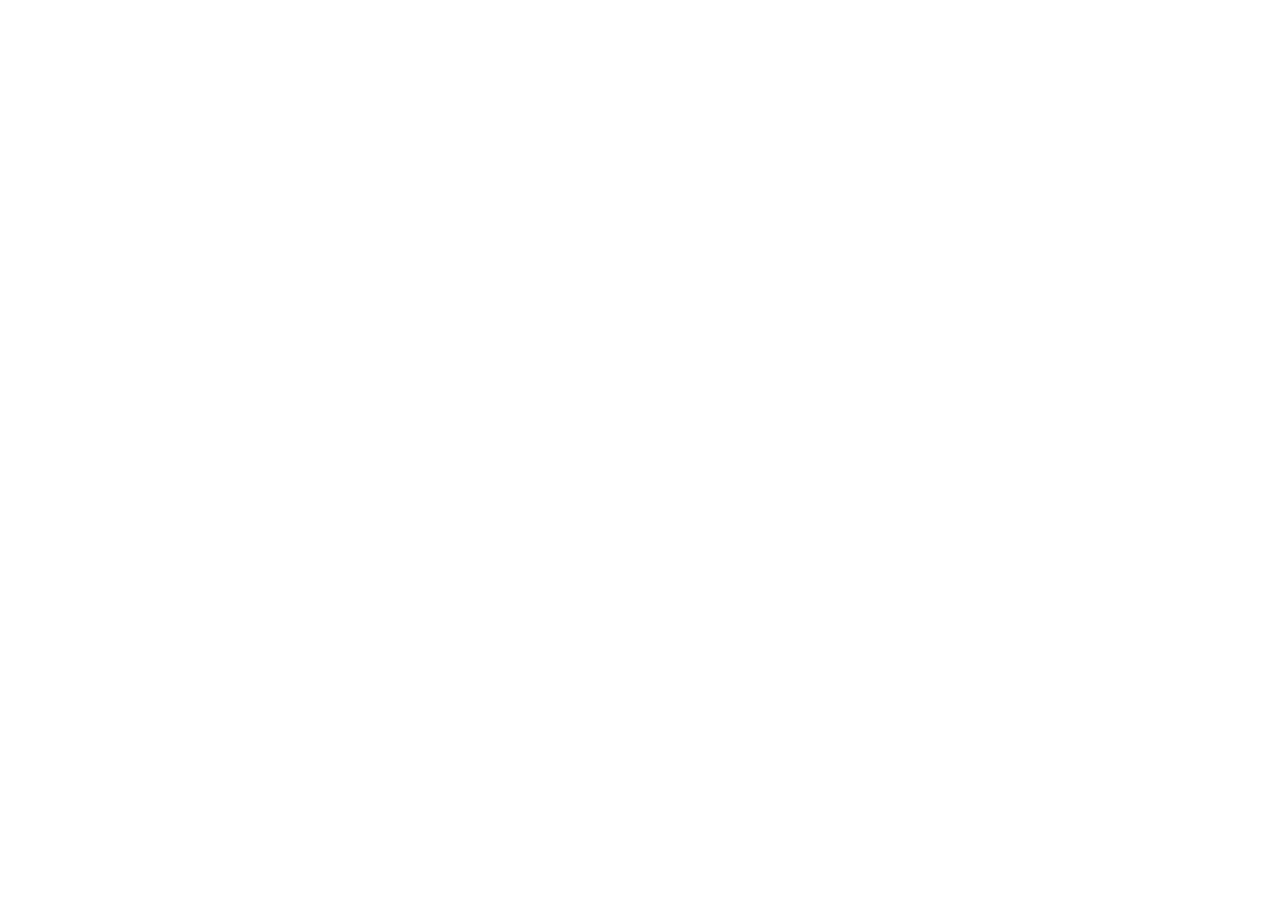
==== index.html @ b4eed676 "Deploy static site to GitHub Pages" ====
<!DOCTYPE html>
<html lang="en">
  <head>
    <meta charset="UTF-8" />
    <meta name="viewport" content="width=device-width, initial-scale=1.0" />
    <title>MM TV</title>
    <meta name="description" content="MM TV website" />
    <link rel="stylesheet" href="styles.css" />
  </head>
  <body>
    <main class="site-shell"></main>
  </body>
</html>
---- styles.css ----
:root {
  --page-bg: #ffffff;
  --text: #111111;
}

* {
  box-sizing: border-box;
}

html {
  scroll-behavior: smooth;
}

body {
  margin: 0;
  min-height: 100vh;
  background: var(--page-bg);
  color: var(--text);
  font-family: Arial, Helvetica, sans-serif;
}

.site-shell {
  min-height: 100vh;
}
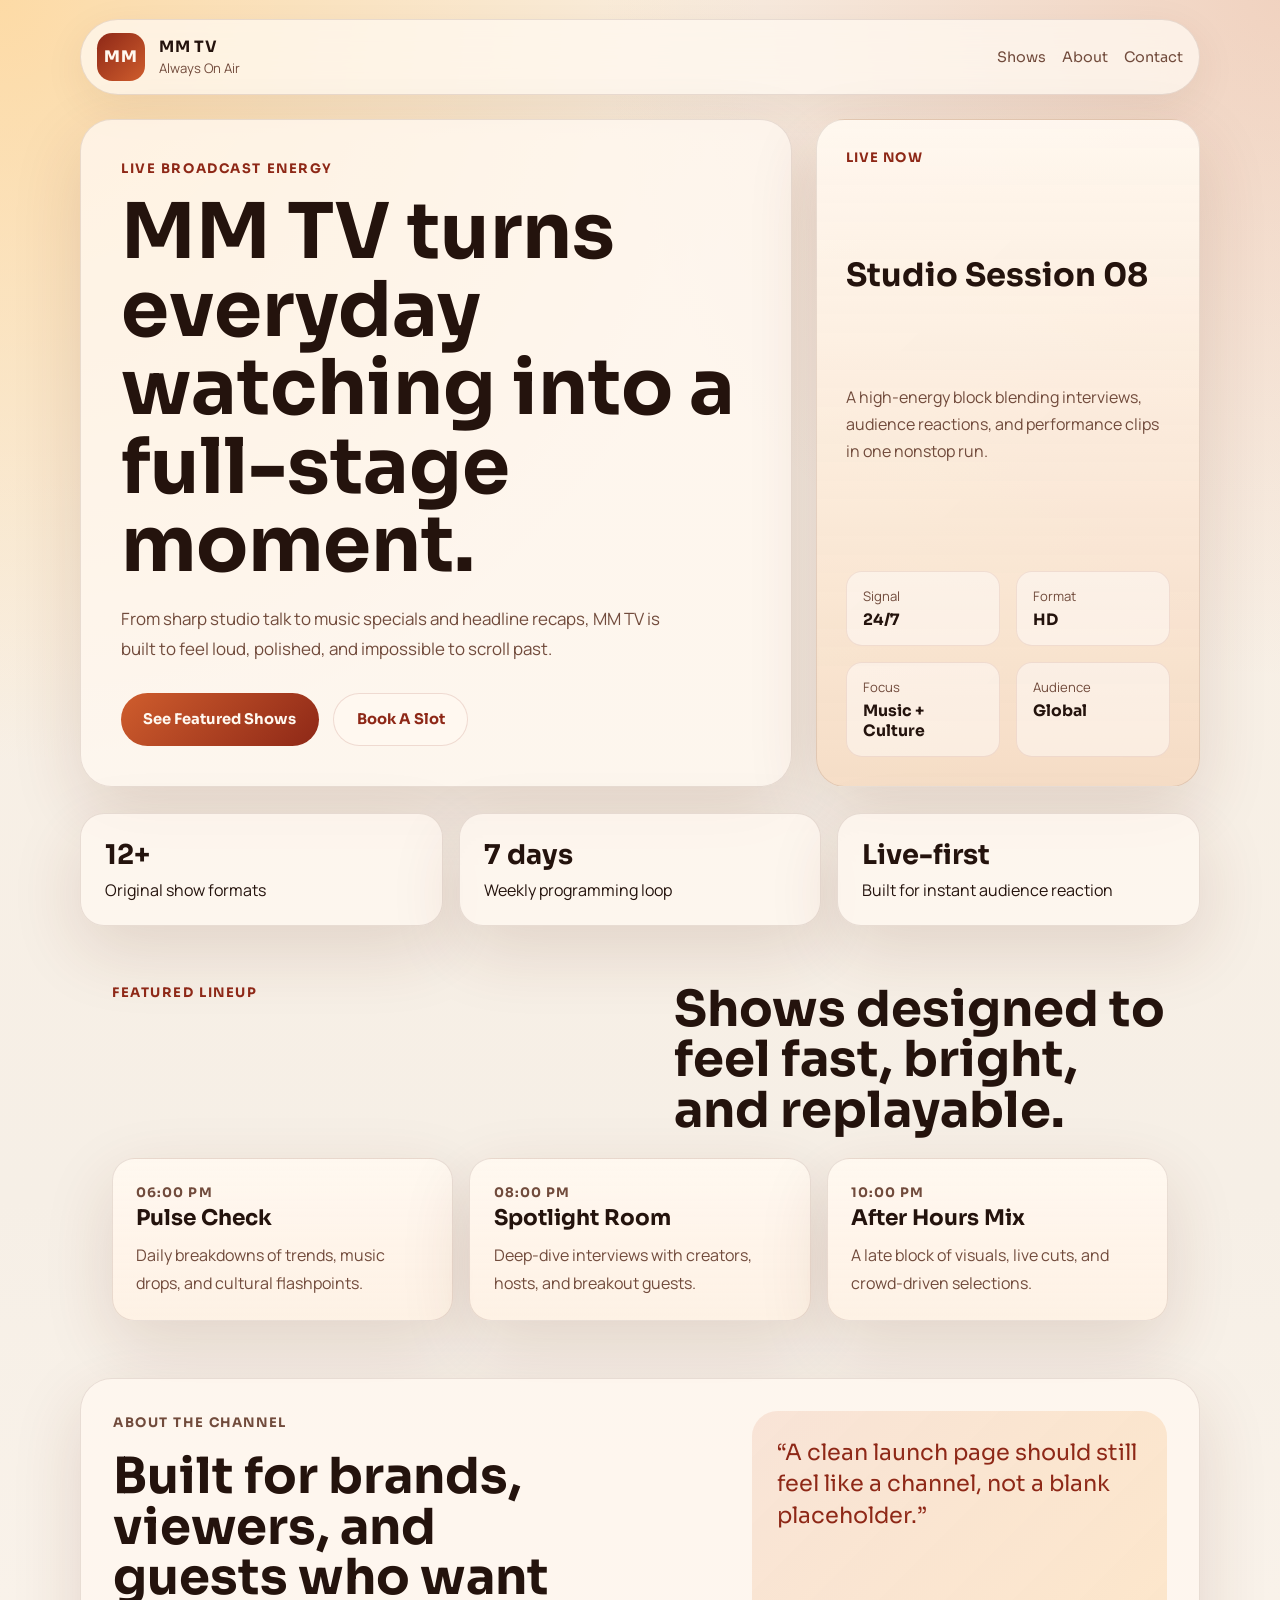
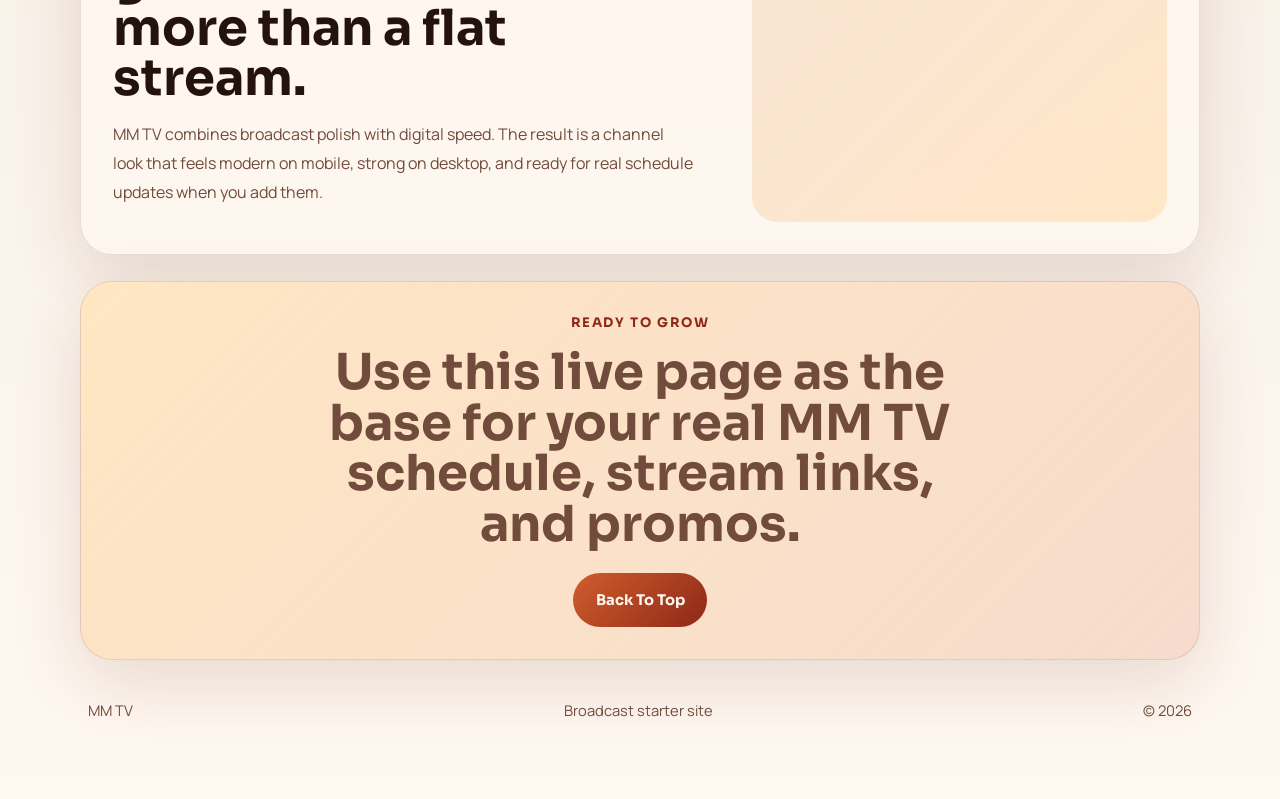
==== commit 580bd303: "Refresh GitHub Pages landing page" ====
--- a/index.html
+++ b/index.html
@@ -4,10 +4,150 @@
     <meta charset="UTF-8" />
     <meta name="viewport" content="width=device-width, initial-scale=1.0" />
     <title>MM TV</title>
-    <meta name="description" content="MM TV website" />
+    <meta
+      name="description"
+      content="MM TV is a bold broadcast landing page with live programming highlights and featured shows."
+    />
     <link rel="stylesheet" href="styles.css" />
   </head>
   <body>
-    <main class="site-shell"></main>
+    <main class="site-shell">
+      <header class="topbar reveal">
+        <a class="brand-lockup" href="#home" aria-label="MM TV Home">
+          <span class="brand-mark">MM</span>
+          <span class="brand-text">
+            <strong>MM TV</strong>
+            <small>Always On Air</small>
+          </span>
+        </a>
+
+        <nav class="top-nav" aria-label="Primary">
+          <a href="#shows">Shows</a>
+          <a href="#about">About</a>
+          <a href="#contact">Contact</a>
+        </nav>
+      </header>
+
+      <section class="hero reveal" id="home">
+        <div class="hero-copy">
+          <p class="eyebrow">Live Broadcast Energy</p>
+          <h1>MM TV turns everyday watching into a full-stage moment.</h1>
+          <p class="hero-text">
+            From sharp studio talk to music specials and headline recaps, MM TV
+            is built to feel loud, polished, and impossible to scroll past.
+          </p>
+
+          <div class="hero-actions">
+            <a class="button" href="#shows">See Featured Shows</a>
+            <a class="button button-secondary" href="#contact">Book A Slot</a>
+          </div>
+        </div>
+
+        <aside class="broadcast-card">
+          <p class="card-label">Live Now</p>
+          <h2>Studio Session 08</h2>
+          <p class="card-copy">
+            A high-energy block blending interviews, audience reactions, and
+            performance clips in one nonstop run.
+          </p>
+
+          <dl class="signal-grid">
+            <div>
+              <dt>Signal</dt>
+              <dd>24/7</dd>
+            </div>
+            <div>
+              <dt>Format</dt>
+              <dd>HD</dd>
+            </div>
+            <div>
+              <dt>Focus</dt>
+              <dd>Music + Culture</dd>
+            </div>
+            <div>
+              <dt>Audience</dt>
+              <dd>Global</dd>
+            </div>
+          </dl>
+        </aside>
+      </section>
+
+      <section class="stats reveal" aria-label="Channel highlights">
+        <article class="stat-card">
+          <strong>12+</strong>
+          <span>Original show formats</span>
+        </article>
+        <article class="stat-card">
+          <strong>7 days</strong>
+          <span>Weekly programming loop</span>
+        </article>
+        <article class="stat-card">
+          <strong>Live-first</strong>
+          <span>Built for instant audience reaction</span>
+        </article>
+      </section>
+
+      <section class="section reveal" id="shows">
+        <div class="section-copy">
+          <p class="eyebrow">Featured Lineup</p>
+          <h2>Shows designed to feel fast, bright, and replayable.</h2>
+        </div>
+
+        <div class="show-grid">
+          <article class="show-card">
+            <p class="show-time">06:00 PM</p>
+            <h3>Pulse Check</h3>
+            <p>
+              Daily breakdowns of trends, music drops, and cultural flashpoints.
+            </p>
+          </article>
+          <article class="show-card">
+            <p class="show-time">08:00 PM</p>
+            <h3>Spotlight Room</h3>
+            <p>
+              Deep-dive interviews with creators, hosts, and breakout guests.
+            </p>
+          </article>
+          <article class="show-card">
+            <p class="show-time">10:00 PM</p>
+            <h3>After Hours Mix</h3>
+            <p>
+              A late block of visuals, live cuts, and crowd-driven selections.
+            </p>
+          </article>
+        </div>
+      </section>
+
+      <section class="feature-band reveal" id="about">
+        <div class="feature-copy">
+          <p class="eyebrow">About The Channel</p>
+          <h2>Built for brands, viewers, and guests who want more than a flat stream.</h2>
+          <p>
+            MM TV combines broadcast polish with digital speed. The result is a
+            channel look that feels modern on mobile, strong on desktop, and
+            ready for real schedule updates when you add them.
+          </p>
+        </div>
+
+        <blockquote class="quote-card">
+          “A clean launch page should still feel like a channel, not a blank
+          placeholder.”
+        </blockquote>
+      </section>
+
+      <section class="cta reveal" id="contact">
+        <p class="eyebrow">Ready To Grow</p>
+        <h2>Use this live page as the base for your real MM TV schedule, stream links, and promos.</h2>
+        <a class="button" href="#home">Back To Top</a>
+      </section>
+
+      <footer class="site-footer reveal">
+        <p>MM TV</p>
+        <p>Broadcast starter site</p>
+        <p>&copy; <span id="current-year"></span></p>
+      </footer>
+    </main>
+
+    <script src="script.js"></script>
   </body>
 </html>
--- a/styles.css
+++ b/styles.css
@@ -1,6 +1,16 @@
+@import url("https://fonts.googleapis.com/css2?family=Manrope:wght@400;500;600;700;800&family=Sora:wght@500;600;700;800&display=swap");
+
 :root {
-  --page-bg: #ffffff;
-  --text: #111111;
+  --page-bg: #f6efe6;
+  --text-main: #24130d;
+  --text-soft: #714b3c;
+  --surface: rgba(255, 248, 240, 0.78);
+  --surface-strong: #fff8f0;
+  --line: rgba(78, 38, 25, 0.12);
+  --accent: #cf5d2d;
+  --accent-deep: #8e2817;
+  --accent-warm: #ffca7a;
+  --shadow: 0 24px 70px rgba(100, 43, 19, 0.14);
 }
 
 * {
@@ -14,11 +24,452 @@
 body {
   margin: 0;
   min-height: 100vh;
-  background: var(--page-bg);
-  color: var(--text);
-  font-family: Arial, Helvetica, sans-serif;
+  background:
+    radial-gradient(circle at top left, rgba(255, 207, 132, 0.65), transparent 28%),
+    radial-gradient(circle at top right, rgba(207, 93, 45, 0.2), transparent 25%),
+    linear-gradient(180deg, #f9f0e5 0%, #f6efe6 50%, #fff8f1 100%);
+  color: var(--text-main);
+  font-family: "Manrope", sans-serif;
+}
+
+a {
+  color: inherit;
+  text-decoration: none;
 }
 
 .site-shell {
+  width: min(1120px, calc(100% - 2rem));
   min-height: 100vh;
-}
+  margin: 0 auto;
+  padding: 1.2rem 0 4rem;
+}
+
+.topbar,
+.hero,
+.stats,
+.section,
+.feature-band,
+.cta,
+.site-footer {
+  position: relative;
+  z-index: 1;
+}
+
+.topbar {
+  display: flex;
+  align-items: center;
+  justify-content: space-between;
+  gap: 1rem;
+  margin-bottom: 1.5rem;
+  padding: 0.8rem 1rem;
+  border: 1px solid var(--line);
+  border-radius: 999px;
+  background: rgba(255, 248, 240, 0.75);
+  backdrop-filter: blur(16px);
+  box-shadow: 0 12px 40px rgba(92, 49, 29, 0.08);
+}
+
+.brand-lockup {
+  display: inline-flex;
+  align-items: center;
+  gap: 0.85rem;
+}
+
+.brand-mark {
+  display: grid;
+  place-items: center;
+  width: 3rem;
+  height: 3rem;
+  border-radius: 0.95rem;
+  background: linear-gradient(135deg, var(--accent-deep), var(--accent));
+  color: #fff8ef;
+  font-family: "Sora", sans-serif;
+  font-weight: 800;
+  letter-spacing: 0.08em;
+}
+
+.brand-text {
+  display: grid;
+  gap: 0.12rem;
+}
+
+.brand-text strong,
+.eyebrow,
+.button,
+.show-time,
+.card-label,
+.top-nav a {
+  font-family: "Sora", sans-serif;
+}
+
+.brand-text strong {
+  font-size: 0.98rem;
+  letter-spacing: 0.06em;
+  text-transform: uppercase;
+}
+
+.brand-text small {
+  color: var(--text-soft);
+  font-size: 0.82rem;
+}
+
+.top-nav {
+  display: inline-flex;
+  flex-wrap: wrap;
+  gap: 1rem;
+}
+
+.top-nav a {
+  color: var(--text-soft);
+  font-size: 0.9rem;
+  transition: color 180ms ease;
+}
+
+.top-nav a:hover,
+.top-nav a:focus-visible {
+  color: var(--accent-deep);
+}
+
+.hero {
+  display: grid;
+  grid-template-columns: minmax(0, 1.3fr) minmax(280px, 0.7fr);
+  gap: 1.5rem;
+  align-items: stretch;
+  margin-bottom: 1.6rem;
+}
+
+.hero-copy,
+.broadcast-card,
+.stat-card,
+.show-card,
+.feature-band,
+.cta {
+  border: 1px solid var(--line);
+  background: var(--surface);
+  box-shadow: var(--shadow);
+}
+
+.hero-copy {
+  padding: 2.5rem;
+  border-radius: 2rem;
+}
+
+.eyebrow {
+  margin: 0 0 1rem;
+  color: var(--accent-deep);
+  font-size: 0.82rem;
+  font-weight: 700;
+  letter-spacing: 0.12em;
+  text-transform: uppercase;
+}
+
+.hero h1,
+.section h2,
+.feature-copy h2,
+.cta h2 {
+  margin: 0;
+  font-family: "Sora", sans-serif;
+  line-height: 1.02;
+}
+
+.hero h1 {
+  font-size: clamp(2.8rem, 6vw, 5.6rem);
+  max-width: 11ch;
+}
+
+.hero-text,
+.card-copy,
+.show-card p,
+.feature-copy p,
+.cta h2,
+.site-footer {
+  color: var(--text-soft);
+}
+
+.hero-text {
+  max-width: 56ch;
+  margin: 1.25rem 0 0;
+  font-size: 1.06rem;
+  line-height: 1.75;
+}
+
+.hero-actions {
+  display: flex;
+  flex-wrap: wrap;
+  gap: 0.9rem;
+  margin-top: 1.8rem;
+}
+
+.button {
+  display: inline-flex;
+  align-items: center;
+  justify-content: center;
+  min-height: 3.35rem;
+  padding: 0.9rem 1.4rem;
+  border-radius: 999px;
+  background: linear-gradient(135deg, var(--accent), var(--accent-deep));
+  color: #fff8f0;
+  font-size: 0.92rem;
+  font-weight: 700;
+  transition:
+    transform 180ms ease,
+    box-shadow 180ms ease,
+    background 180ms ease;
+}
+
+.button:hover,
+.button:focus-visible {
+  transform: translateY(-2px);
+  box-shadow: 0 12px 24px rgba(142, 40, 23, 0.24);
+}
+
+.button-secondary {
+  background: rgba(255, 248, 240, 0.85);
+  color: var(--accent-deep);
+  border: 1px solid rgba(142, 40, 23, 0.14);
+}
+
+.broadcast-card {
+  display: flex;
+  flex-direction: column;
+  justify-content: space-between;
+  padding: 1.8rem;
+  border-radius: 1.8rem;
+  overflow: hidden;
+  background:
+    linear-gradient(180deg, rgba(255, 248, 240, 0.96), rgba(247, 223, 199, 0.82)),
+    linear-gradient(135deg, rgba(255, 202, 122, 0.2), rgba(207, 93, 45, 0.22));
+}
+
+.card-label,
+.show-time {
+  margin: 0 0 0.8rem;
+  color: var(--accent-deep);
+  font-size: 0.82rem;
+  font-weight: 700;
+  letter-spacing: 0.08em;
+  text-transform: uppercase;
+}
+
+.broadcast-card h2 {
+  margin: 0 0 0.7rem;
+  font-family: "Sora", sans-serif;
+  font-size: 2rem;
+}
+
+.card-copy {
+  margin: 0;
+  line-height: 1.7;
+}
+
+.signal-grid {
+  display: grid;
+  grid-template-columns: repeat(2, minmax(0, 1fr));
+  gap: 1rem;
+  margin: 1.8rem 0 0;
+}
+
+.signal-grid div {
+  padding: 0.95rem 1rem;
+  border-radius: 1rem;
+  background: rgba(255, 255, 255, 0.45);
+  border: 1px solid rgba(142, 40, 23, 0.1);
+}
+
+.signal-grid dt {
+  color: var(--text-soft);
+  font-size: 0.82rem;
+}
+
+.signal-grid dd {
+  margin: 0.3rem 0 0;
+  font-family: "Sora", sans-serif;
+  font-size: 0.98rem;
+  font-weight: 700;
+}
+
+.stats {
+  display: grid;
+  grid-template-columns: repeat(3, minmax(0, 1fr));
+  gap: 1rem;
+  margin-bottom: 1.6rem;
+}
+
+.stat-card {
+  padding: 1.5rem;
+  border-radius: 1.5rem;
+}
+
+.stat-card strong {
+  display: block;
+  margin-bottom: 0.45rem;
+  font-family: "Sora", sans-serif;
+  font-size: 1.7rem;
+}
+
+.section,
+.feature-band,
+.cta {
+  border-radius: 2rem;
+  margin-bottom: 1.6rem;
+}
+
+.section {
+  padding: 2rem;
+}
+
+.section-copy {
+  display: flex;
+  flex-wrap: wrap;
+  justify-content: space-between;
+  gap: 1rem;
+  margin-bottom: 1.4rem;
+}
+
+.section h2,
+.feature-copy h2,
+.cta h2 {
+  font-size: clamp(2rem, 4vw, 3.1rem);
+  max-width: 13ch;
+}
+
+.show-grid {
+  display: grid;
+  grid-template-columns: repeat(3, minmax(0, 1fr));
+  gap: 1rem;
+}
+
+.show-card {
+  padding: 1.45rem;
+  border-radius: 1.4rem;
+  background:
+    linear-gradient(180deg, rgba(255, 248, 240, 0.96), rgba(255, 241, 228, 0.88));
+}
+
+.show-card h3 {
+  margin: 0 0 0.7rem;
+  font-family: "Sora", sans-serif;
+  font-size: 1.35rem;
+}
+
+.show-card p {
+  margin: 0;
+  line-height: 1.7;
+}
+
+.feature-band {
+  display: grid;
+  grid-template-columns: minmax(0, 1.2fr) minmax(260px, 0.8fr);
+  gap: 1rem;
+  padding: 2rem;
+}
+
+.feature-copy p {
+  max-width: 58ch;
+  line-height: 1.8;
+}
+
+.quote-card {
+  margin: 0;
+  padding: 1.6rem;
+  border-radius: 1.6rem;
+  background: linear-gradient(135deg, rgba(207, 93, 45, 0.12), rgba(255, 202, 122, 0.34));
+  color: var(--accent-deep);
+  font-family: "Sora", sans-serif;
+  font-size: 1.4rem;
+  line-height: 1.4;
+}
+
+.cta {
+  padding: 2rem;
+  text-align: center;
+  background:
+    linear-gradient(135deg, rgba(255, 202, 122, 0.38), rgba(207, 93, 45, 0.18)),
+    var(--surface-strong);
+}
+
+.cta h2 {
+  max-width: 18ch;
+  margin: 0 auto 1.5rem;
+}
+
+.site-footer {
+  display: flex;
+  flex-wrap: wrap;
+  justify-content: space-between;
+  gap: 0.75rem;
+  padding: 0 0.5rem;
+  font-size: 0.92rem;
+}
+
+.reveal {
+  opacity: 0;
+  transform: translateY(24px);
+  transition:
+    opacity 700ms ease,
+    transform 700ms ease;
+}
+
+.reveal.is-visible {
+  opacity: 1;
+  transform: translateY(0);
+}
+
+@media (max-width: 900px) {
+  .hero,
+  .feature-band,
+  .show-grid,
+  .stats {
+    grid-template-columns: 1fr;
+  }
+
+  .topbar {
+    border-radius: 1.6rem;
+    padding: 1rem;
+  }
+
+  .hero-copy,
+  .section,
+  .feature-band,
+  .cta {
+    padding: 1.5rem;
+  }
+
+  .hero h1 {
+    max-width: 100%;
+  }
+
+  .section h2,
+  .feature-copy h2,
+  .cta h2 {
+    max-width: 100%;
+  }
+}
+
+@media (max-width: 640px) {
+  .site-shell {
+    width: min(100% - 1rem, 1120px);
+    padding-top: 0.6rem;
+  }
+
+  .topbar {
+    align-items: flex-start;
+    flex-direction: column;
+  }
+
+  .top-nav {
+    gap: 0.8rem;
+  }
+
+  .hero h1 {
+    font-size: clamp(2.5rem, 12vw, 4rem);
+  }
+
+  .signal-grid {
+    grid-template-columns: 1fr;
+  }
+
+  .site-footer {
+    flex-direction: column;
+  }
+}
